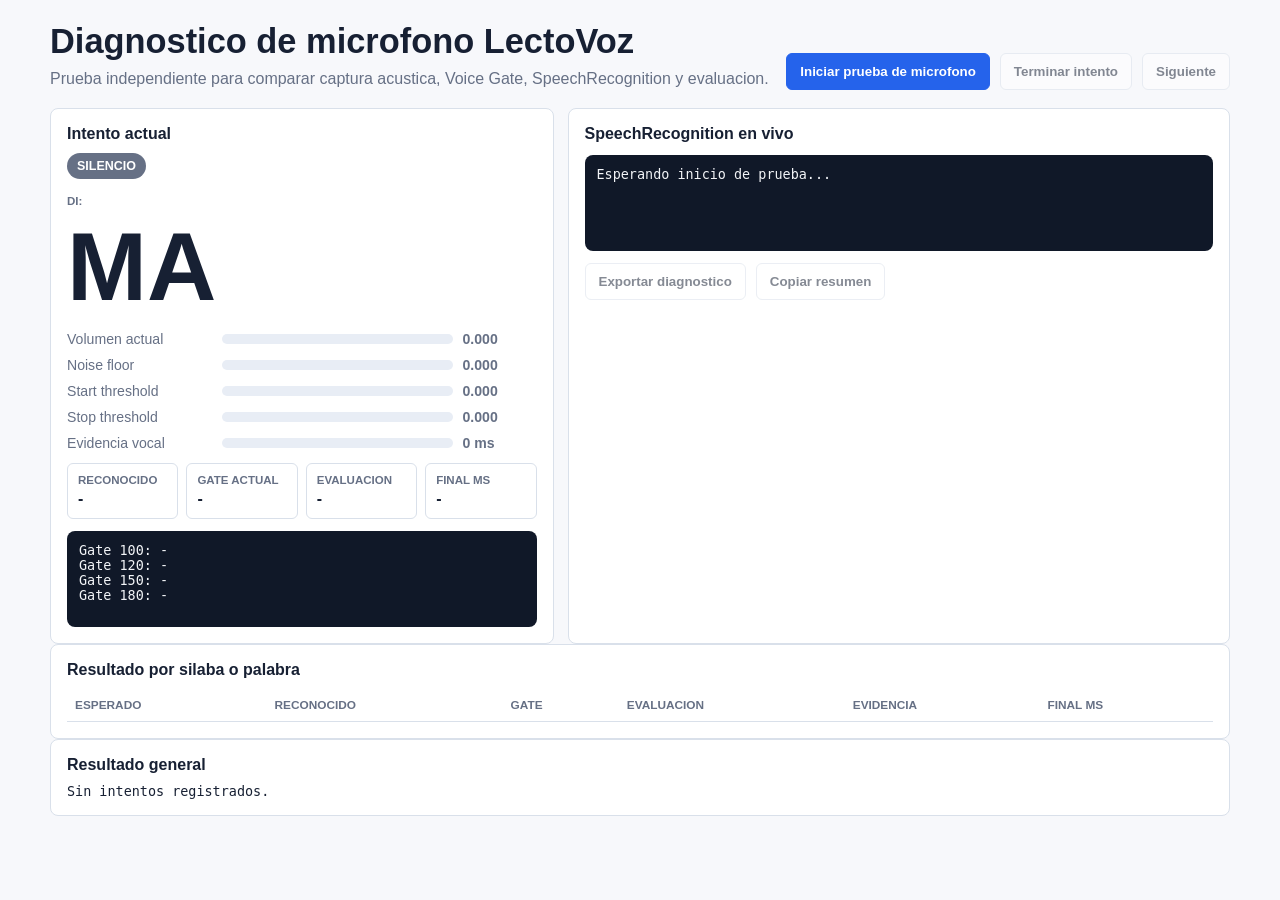
==== mic-diagnostic.html @ b5e2d2a6 "Add microphone diagnostic tool" ====
<!doctype html>
<html lang="es">
  <head>
    <meta charset="utf-8">
    <meta name="viewport" content="width=device-width, initial-scale=1">
    <title>LectoVoz - Diagnostico de microfono</title>
    <style>
      :root {
        color-scheme: light;
        --bg: #f7f8fb;
        --panel: #ffffff;
        --text: #172033;
        --muted: #667085;
        --line: #d9e0ea;
        --blue: #2563eb;
        --green: #198754;
        --red: #c62828;
        --yellow: #b7791f;
      }

      * { box-sizing: border-box; }

      body {
        margin: 0;
        background: var(--bg);
        color: var(--text);
        font-family: Arial, Helvetica, sans-serif;
      }

      main {
        width: min(1180px, calc(100% - 28px));
        margin: 0 auto;
        padding: 22px 0 34px;
      }

      header {
        display: flex;
        align-items: flex-end;
        justify-content: space-between;
        gap: 16px;
        margin-bottom: 18px;
      }

      h1, h2, p { margin: 0; }
      h1 { font-size: clamp(1.45rem, 3vw, 2.15rem); }
      h2 { font-size: 1rem; margin-bottom: 10px; }

      .subtitle {
        color: var(--muted);
        margin-top: 6px;
        line-height: 1.45;
      }

      .grid {
        display: grid;
        grid-template-columns: minmax(0, 0.95fr) minmax(0, 1.25fr);
        gap: 14px;
      }

      .panel {
        background: var(--panel);
        border: 1px solid var(--line);
        border-radius: 8px;
        padding: 16px;
      }

      .controls, .export-row {
        display: flex;
        flex-wrap: wrap;
        gap: 10px;
      }

      button {
        border: 1px solid var(--line);
        border-radius: 6px;
        background: #fff;
        color: var(--text);
        cursor: pointer;
        font-weight: 700;
        padding: 10px 13px;
      }

      button.primary {
        background: var(--blue);
        border-color: var(--blue);
        color: #fff;
      }

      button:disabled {
        cursor: not-allowed;
        opacity: 0.52;
      }

      .prompt {
        display: grid;
        gap: 8px;
        justify-items: start;
        margin: 16px 0;
      }

      .expected {
        font-size: clamp(3rem, 12vw, 6rem);
        font-weight: 800;
        letter-spacing: 0;
        line-height: 1;
      }

      .state {
        border-radius: 999px;
        color: #fff;
        display: inline-flex;
        font-size: 0.78rem;
        font-weight: 800;
        padding: 6px 10px;
      }

      .state.silence { background: var(--muted); }
      .state.voice { background: var(--green); }
      .state.transcript { background: var(--blue); }
      .state.error { background: var(--red); }

      .metrics {
        display: grid;
        gap: 10px;
      }

      .metric {
        display: grid;
        grid-template-columns: 145px 1fr 74px;
        align-items: center;
        gap: 10px;
        color: var(--muted);
        font-size: 0.88rem;
      }

      .bar {
        height: 10px;
        border-radius: 999px;
        background: #e8edf5;
        overflow: hidden;
      }

      .bar span {
        display: block;
        width: 0%;
        height: 100%;
        background: var(--blue);
      }

      .bar.voice span { background: var(--green); }
      .bar.noise span { background: var(--yellow); }

      .live-log {
        background: #101828;
        border-radius: 8px;
        color: #f2f4f7;
        font-family: Consolas, monospace;
        font-size: 0.84rem;
        min-height: 96px;
        margin-top: 12px;
        padding: 12px;
        white-space: pre-wrap;
      }

      .attempt-data {
        display: grid;
        grid-template-columns: repeat(4, minmax(0, 1fr));
        gap: 8px;
        margin-top: 12px;
      }

      .data-box {
        border: 1px solid var(--line);
        border-radius: 6px;
        padding: 10px;
      }

      .label {
        color: var(--muted);
        display: block;
        font-size: 0.72rem;
        font-weight: 700;
        margin-bottom: 4px;
        text-transform: uppercase;
      }

      .value {
        font-size: 1rem;
        font-weight: 800;
        overflow-wrap: anywhere;
      }

      table {
        border-collapse: collapse;
        width: 100%;
      }

      th, td {
        border-bottom: 1px solid var(--line);
        font-size: 0.86rem;
        padding: 9px 8px;
        text-align: left;
        vertical-align: top;
      }

      th {
        color: var(--muted);
        font-size: 0.74rem;
        text-transform: uppercase;
      }

      .pass { color: var(--green); font-weight: 800; }
      .fail { color: var(--red); font-weight: 800; }
      .summary {
        color: var(--text);
        font-family: Consolas, monospace;
        font-size: 0.84rem;
        white-space: pre-wrap;
      }

      @media (max-width: 860px) {
        header, .grid { display: block; }
        header .controls { margin-top: 14px; }
        .panel { margin-bottom: 14px; }
        .attempt-data { grid-template-columns: repeat(2, minmax(0, 1fr)); }
        .metric { grid-template-columns: 118px 1fr 58px; }
      }
    </style>
  </head>
  <body>
    <main>
      <header>
        <div>
          <h1>Diagnostico de microfono LectoVoz</h1>
          <p class="subtitle">Prueba independiente para comparar captura acustica, Voice Gate, SpeechRecognition y evaluacion.</p>
        </div>
        <div class="controls">
          <button id="start-test" class="primary" type="button">Iniciar prueba de microfono</button>
          <button id="finish-attempt" type="button" disabled>Terminar intento</button>
          <button id="next-attempt" type="button" disabled>Siguiente</button>
        </div>
      </header>

      <section class="grid">
        <div class="panel">
          <h2>Intento actual</h2>
          <div id="live-state" class="state silence">SILENCIO</div>
          <div class="prompt">
            <span class="label">Di:</span>
            <span id="expected-text" class="expected">MA</span>
          </div>

          <div class="metrics">
            <div class="metric">
              <span>Volumen actual</span>
              <div class="bar voice"><span id="volume-bar"></span></div>
              <strong id="volume-value">0.000</strong>
            </div>
            <div class="metric">
              <span>Noise floor</span>
              <div class="bar noise"><span id="noise-bar"></span></div>
              <strong id="noise-value">0.000</strong>
            </div>
            <div class="metric">
              <span>Start threshold</span>
              <div class="bar"><span id="start-threshold-bar"></span></div>
              <strong id="start-threshold-value">0.000</strong>
            </div>
            <div class="metric">
              <span>Stop threshold</span>
              <div class="bar"><span id="stop-threshold-bar"></span></div>
              <strong id="stop-threshold-value">0.000</strong>
            </div>
            <div class="metric">
              <span>Evidencia vocal</span>
              <div class="bar"><span id="evidence-bar"></span></div>
              <strong id="evidence-value">0 ms</strong>
            </div>
          </div>

          <div class="attempt-data">
            <div class="data-box"><span class="label">Reconocido</span><span id="current-transcript" class="value">-</span></div>
            <div class="data-box"><span class="label">Gate actual</span><span id="current-gate" class="value">-</span></div>
            <div class="data-box"><span class="label">Evaluacion</span><span id="current-evaluation" class="value">-</span></div>
            <div class="data-box"><span class="label">Final ms</span><span id="current-final-latency" class="value">-</span></div>
          </div>

          <div id="gate-comparison" class="live-log">Gate 100: -
Gate 120: -
Gate 150: -
Gate 180: -</div>
        </div>

        <div class="panel">
          <h2>SpeechRecognition en vivo</h2>
          <div id="live-log" class="live-log">Esperando inicio de prueba...</div>
          <div class="export-row" style="margin-top: 12px;">
            <button id="export-diagnostic" type="button" disabled>Exportar diagnostico</button>
            <button id="copy-summary" type="button" disabled>Copiar resumen</button>
          </div>
        </div>
      </section>

      <section class="panel">
        <h2>Resultado por silaba o palabra</h2>
        <table>
          <thead>
            <tr>
              <th>Esperado</th>
              <th>Reconocido</th>
              <th>Gate</th>
              <th>Evaluacion</th>
              <th>Evidencia</th>
              <th>Final ms</th>
            </tr>
          </thead>
          <tbody id="results-body"></tbody>
        </table>
      </section>

      <section class="panel">
        <h2>Resultado general</h2>
        <div id="summary-output" class="summary">Sin intentos registrados.</div>
      </section>
    </main>

    <script src="modules/evaluation.js"></script>
    <script src="mic-diagnostic.js"></script>
  </body>
</html>
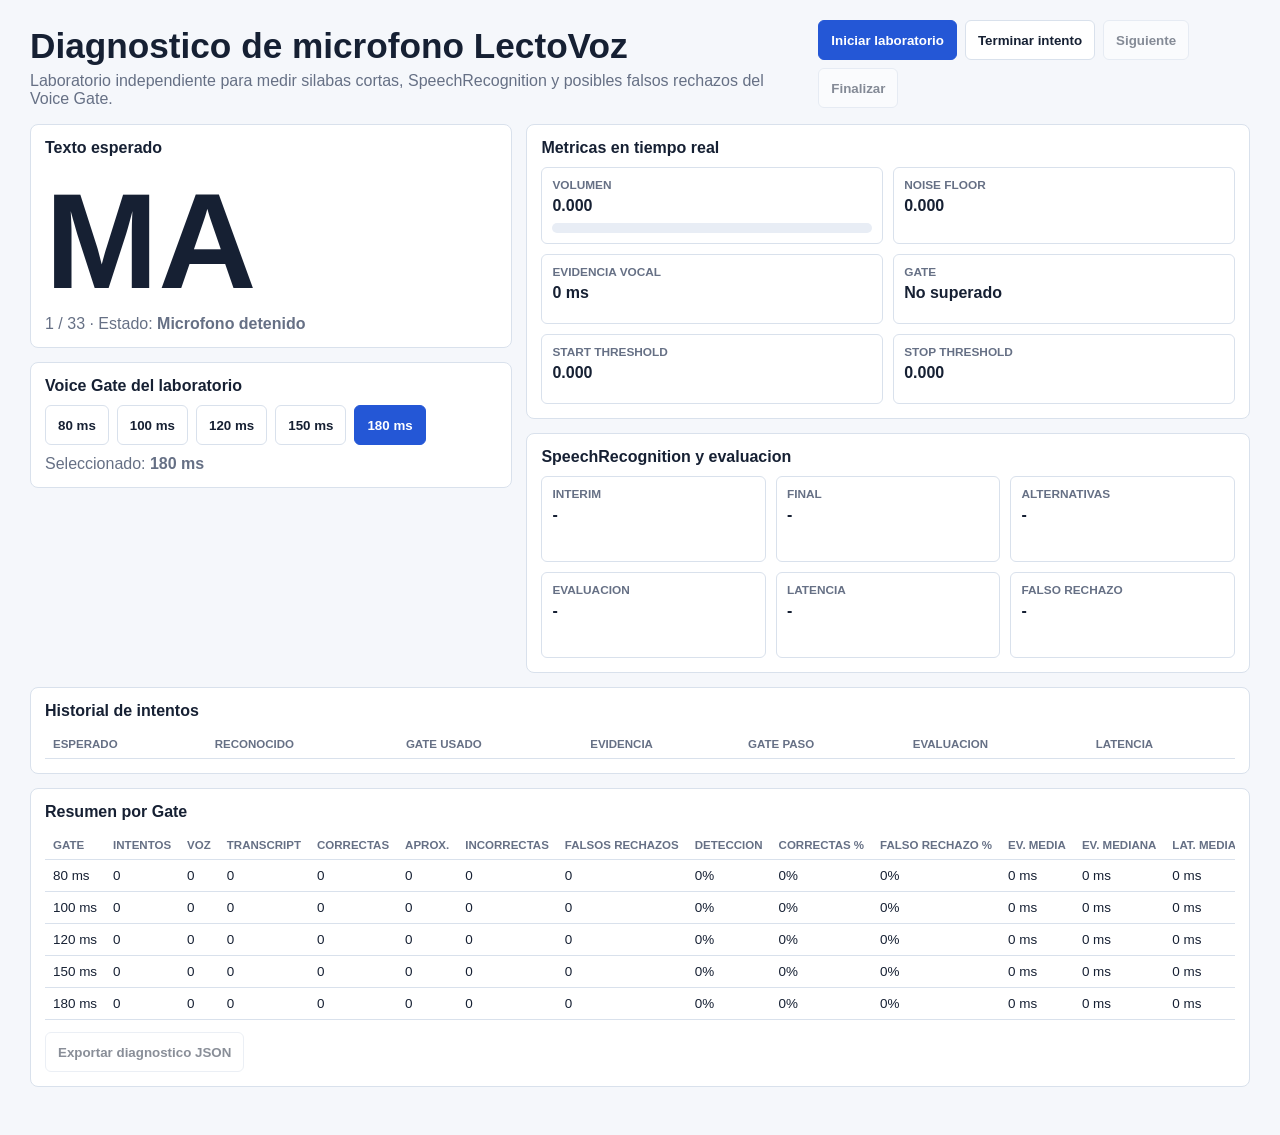
==== commit ab138c95: "Add microphone diagnostic lab" ====
--- a/mic-diagnostic.html
+++ b/mic-diagnostic.html
@@ -7,15 +7,15 @@
     <style>
       :root {
         color-scheme: light;
-        --bg: #f7f8fb;
+        --bg: #f5f7fb;
         --panel: #ffffff;
-        --text: #172033;
+        --text: #162033;
         --muted: #667085;
-        --line: #d9e0ea;
-        --blue: #2563eb;
-        --green: #198754;
-        --red: #c62828;
-        --yellow: #b7791f;
+        --line: #d9e1ec;
+        --blue: #2457d6;
+        --green: #147d4f;
+        --red: #b42318;
+        --amber: #a86400;
       }
 
       * { box-sizing: border-box; }
@@ -28,32 +28,27 @@
       }
 
       main {
-        width: min(1180px, calc(100% - 28px));
+        width: min(1220px, calc(100% - 28px));
         margin: 0 auto;
-        padding: 22px 0 34px;
+        padding: 20px 0 34px;
       }
 
       header {
         display: flex;
-        align-items: flex-end;
         justify-content: space-between;
+        align-items: end;
         gap: 16px;
-        margin-bottom: 18px;
+        margin-bottom: 16px;
       }
 
       h1, h2, p { margin: 0; }
-      h1 { font-size: clamp(1.45rem, 3vw, 2.15rem); }
+      h1 { font-size: clamp(1.45rem, 3vw, 2.2rem); }
       h2 { font-size: 1rem; margin-bottom: 10px; }
-
-      .subtitle {
-        color: var(--muted);
-        margin-top: 6px;
-        line-height: 1.45;
-      }
-
-      .grid {
+      .subtitle { color: var(--muted); margin-top: 6px; }
+
+      .layout {
         display: grid;
-        grid-template-columns: minmax(0, 0.95fr) minmax(0, 1.25fr);
+        grid-template-columns: minmax(280px, 0.8fr) minmax(0, 1.2fr);
         gap: 14px;
       }
 
@@ -61,13 +56,14 @@
         background: var(--panel);
         border: 1px solid var(--line);
         border-radius: 8px;
-        padding: 16px;
-      }
-
-      .controls, .export-row {
+        padding: 14px;
+        margin-bottom: 14px;
+      }
+
+      .controls, .gate-buttons {
         display: flex;
         flex-wrap: wrap;
-        gap: 10px;
+        gap: 8px;
       }
 
       button {
@@ -77,10 +73,11 @@
         color: var(--text);
         cursor: pointer;
         font-weight: 700;
-        padding: 10px 13px;
-      }
-
-      button.primary {
+        min-height: 40px;
+        padding: 8px 12px;
+      }
+
+      button.primary, button.active {
         background: var(--blue);
         border-color: var(--blue);
         color: #fff;
@@ -88,99 +85,41 @@
 
       button:disabled {
         cursor: not-allowed;
-        opacity: 0.52;
-      }
-
-      .prompt {
-        display: grid;
-        gap: 8px;
-        justify-items: start;
-        margin: 16px 0;
+        opacity: 0.5;
       }
 
       .expected {
-        font-size: clamp(3rem, 12vw, 6rem);
+        display: block;
+        font-size: clamp(4rem, 18vw, 8.5rem);
         font-weight: 800;
         letter-spacing: 0;
         line-height: 1;
-      }
-
-      .state {
-        border-radius: 999px;
-        color: #fff;
-        display: inline-flex;
-        font-size: 0.78rem;
-        font-weight: 800;
-        padding: 6px 10px;
-      }
-
-      .state.silence { background: var(--muted); }
-      .state.voice { background: var(--green); }
-      .state.transcript { background: var(--blue); }
-      .state.error { background: var(--red); }
+        margin: 16px 0 6px;
+        overflow-wrap: anywhere;
+        text-transform: uppercase;
+      }
+
+      .muted { color: var(--muted); }
 
       .metrics {
         display: grid;
+        grid-template-columns: repeat(2, minmax(0, 1fr));
         gap: 10px;
       }
 
       .metric {
-        display: grid;
-        grid-template-columns: 145px 1fr 74px;
-        align-items: center;
-        gap: 10px;
-        color: var(--muted);
-        font-size: 0.88rem;
-      }
-
-      .bar {
-        height: 10px;
-        border-radius: 999px;
-        background: #e8edf5;
-        overflow: hidden;
-      }
-
-      .bar span {
-        display: block;
-        width: 0%;
-        height: 100%;
-        background: var(--blue);
-      }
-
-      .bar.voice span { background: var(--green); }
-      .bar.noise span { background: var(--yellow); }
-
-      .live-log {
-        background: #101828;
-        border-radius: 8px;
-        color: #f2f4f7;
-        font-family: Consolas, monospace;
-        font-size: 0.84rem;
-        min-height: 96px;
-        margin-top: 12px;
-        padding: 12px;
-        white-space: pre-wrap;
-      }
-
-      .attempt-data {
-        display: grid;
-        grid-template-columns: repeat(4, minmax(0, 1fr));
-        gap: 8px;
-        margin-top: 12px;
-      }
-
-      .data-box {
         border: 1px solid var(--line);
         border-radius: 6px;
+        min-height: 70px;
         padding: 10px;
       }
 
       .label {
         color: var(--muted);
         display: block;
-        font-size: 0.72rem;
+        font-size: 0.74rem;
         font-weight: 700;
-        margin-bottom: 4px;
+        margin-bottom: 5px;
         text-transform: uppercase;
       }
 
@@ -190,40 +129,58 @@
         overflow-wrap: anywhere;
       }
 
-      table {
-        border-collapse: collapse;
-        width: 100%;
-      }
-
+      .bar {
+        background: #e8edf5;
+        border-radius: 999px;
+        height: 10px;
+        margin-top: 8px;
+        overflow: hidden;
+      }
+
+      .bar span {
+        background: var(--green);
+        display: block;
+        height: 100%;
+        width: 0%;
+      }
+
+      .live-grid {
+        display: grid;
+        grid-template-columns: repeat(3, minmax(0, 1fr));
+        gap: 10px;
+      }
+
+      .transcript-box {
+        border: 1px solid var(--line);
+        border-radius: 6px;
+        min-height: 86px;
+        padding: 10px;
+      }
+
+      .pass { color: var(--green); font-weight: 800; }
+      .fail { color: var(--red); font-weight: 800; }
+      .warn { color: var(--amber); font-weight: 800; }
+
+      .table-wrap { overflow-x: auto; }
+      table { border-collapse: collapse; width: 100%; }
       th, td {
         border-bottom: 1px solid var(--line);
-        font-size: 0.86rem;
-        padding: 9px 8px;
+        font-size: 0.84rem;
+        padding: 8px;
         text-align: left;
         vertical-align: top;
-      }
-
+        white-space: nowrap;
+      }
       th {
         color: var(--muted);
-        font-size: 0.74rem;
+        font-size: 0.72rem;
         text-transform: uppercase;
       }
 
-      .pass { color: var(--green); font-weight: 800; }
-      .fail { color: var(--red); font-weight: 800; }
-      .summary {
-        color: var(--text);
-        font-family: Consolas, monospace;
-        font-size: 0.84rem;
-        white-space: pre-wrap;
-      }
-
       @media (max-width: 860px) {
-        header, .grid { display: block; }
-        header .controls { margin-top: 14px; }
-        .panel { margin-bottom: 14px; }
-        .attempt-data { grid-template-columns: repeat(2, minmax(0, 1fr)); }
-        .metric { grid-template-columns: 118px 1fr 58px; }
+        header, .layout { display: block; }
+        header .controls { margin-top: 12px; }
+        .metrics, .live-grid { grid-template-columns: 1fr; }
       }
     </style>
   </head>
@@ -232,99 +189,121 @@
       <header>
         <div>
           <h1>Diagnostico de microfono LectoVoz</h1>
-          <p class="subtitle">Prueba independiente para comparar captura acustica, Voice Gate, SpeechRecognition y evaluacion.</p>
+          <p class="subtitle">Laboratorio independiente para medir silabas cortas, SpeechRecognition y posibles falsos rechazos del Voice Gate.</p>
         </div>
         <div class="controls">
-          <button id="start-test" class="primary" type="button">Iniciar prueba de microfono</button>
+          <button id="start-lab" class="primary" type="button">Iniciar laboratorio</button>
           <button id="finish-attempt" type="button" disabled>Terminar intento</button>
           <button id="next-attempt" type="button" disabled>Siguiente</button>
+          <button id="end-lab" type="button" disabled>Finalizar</button>
         </div>
       </header>
 
-      <section class="grid">
-        <div class="panel">
-          <h2>Intento actual</h2>
-          <div id="live-state" class="state silence">SILENCIO</div>
-          <div class="prompt">
-            <span class="label">Di:</span>
-            <span id="expected-text" class="expected">MA</span>
-          </div>
-
-          <div class="metrics">
-            <div class="metric">
-              <span>Volumen actual</span>
-              <div class="bar voice"><span id="volume-bar"></span></div>
-              <strong id="volume-value">0.000</strong>
+      <section class="layout">
+        <div>
+          <section class="panel">
+            <h2>Texto esperado</h2>
+            <span id="expected-text" class="expected">ma</span>
+            <p class="muted"><span id="item-progress">1 / 33</span> · Estado: <strong id="mic-status">Microfono detenido</strong></p>
+          </section>
+
+          <section class="panel">
+            <h2>Voice Gate del laboratorio</h2>
+            <div class="gate-buttons" aria-label="Seleccionar Voice Gate">
+              <button type="button" data-gate-ms="80">80 ms</button>
+              <button type="button" data-gate-ms="100">100 ms</button>
+              <button type="button" data-gate-ms="120">120 ms</button>
+              <button type="button" data-gate-ms="150">150 ms</button>
+              <button type="button" data-gate-ms="180">180 ms</button>
             </div>
-            <div class="metric">
-              <span>Noise floor</span>
-              <div class="bar noise"><span id="noise-bar"></span></div>
-              <strong id="noise-value">0.000</strong>
+            <p class="muted" style="margin-top: 10px;">Seleccionado: <strong id="selected-gate">180 ms</strong></p>
+          </section>
+        </div>
+
+        <div>
+          <section class="panel">
+            <h2>Metricas en tiempo real</h2>
+            <div class="metrics">
+              <div class="metric">
+                <span class="label">Volumen</span>
+                <span id="volume-value" class="value">0.000</span>
+                <div class="bar"><span id="volume-bar"></span></div>
+              </div>
+              <div class="metric"><span class="label">Noise floor</span><span id="noise-floor" class="value">0.000</span></div>
+              <div class="metric"><span class="label">Evidencia vocal</span><span id="voice-evidence" class="value">0 ms</span></div>
+              <div class="metric"><span class="label">Gate</span><span id="gate-state" class="value">No superado</span></div>
+              <div class="metric"><span class="label">Start threshold</span><span id="voice-start-threshold" class="value">0.000</span></div>
+              <div class="metric"><span class="label">Stop threshold</span><span id="voice-stop-threshold" class="value">0.000</span></div>
             </div>
-            <div class="metric">
-              <span>Start threshold</span>
-              <div class="bar"><span id="start-threshold-bar"></span></div>
-              <strong id="start-threshold-value">0.000</strong>
+          </section>
+
+          <section class="panel">
+            <h2>SpeechRecognition y evaluacion</h2>
+            <div class="live-grid">
+              <div class="transcript-box"><span class="label">Interim</span><span id="interim-transcript" class="value">-</span></div>
+              <div class="transcript-box"><span class="label">Final</span><span id="final-transcript" class="value">-</span></div>
+              <div class="transcript-box"><span class="label">Alternativas</span><span id="alternatives" class="value">-</span></div>
+              <div class="transcript-box"><span class="label">Evaluacion</span><span id="evaluation" class="value">-</span></div>
+              <div class="transcript-box"><span class="label">Latencia</span><span id="latency" class="value">-</span></div>
+              <div class="transcript-box"><span class="label">Falso rechazo</span><span id="false-rejection" class="value">-</span></div>
             </div>
-            <div class="metric">
-              <span>Stop threshold</span>
-              <div class="bar"><span id="stop-threshold-bar"></span></div>
-              <strong id="stop-threshold-value">0.000</strong>
-            </div>
-            <div class="metric">
-              <span>Evidencia vocal</span>
-              <div class="bar"><span id="evidence-bar"></span></div>
-              <strong id="evidence-value">0 ms</strong>
-            </div>
-          </div>
-
-          <div class="attempt-data">
-            <div class="data-box"><span class="label">Reconocido</span><span id="current-transcript" class="value">-</span></div>
-            <div class="data-box"><span class="label">Gate actual</span><span id="current-gate" class="value">-</span></div>
-            <div class="data-box"><span class="label">Evaluacion</span><span id="current-evaluation" class="value">-</span></div>
-            <div class="data-box"><span class="label">Final ms</span><span id="current-final-latency" class="value">-</span></div>
-          </div>
-
-          <div id="gate-comparison" class="live-log">Gate 100: -
-Gate 120: -
-Gate 150: -
-Gate 180: -</div>
-        </div>
-
-        <div class="panel">
-          <h2>SpeechRecognition en vivo</h2>
-          <div id="live-log" class="live-log">Esperando inicio de prueba...</div>
-          <div class="export-row" style="margin-top: 12px;">
-            <button id="export-diagnostic" type="button" disabled>Exportar diagnostico</button>
-            <button id="copy-summary" type="button" disabled>Copiar resumen</button>
-          </div>
+          </section>
         </div>
       </section>
 
       <section class="panel">
-        <h2>Resultado por silaba o palabra</h2>
-        <table>
-          <thead>
-            <tr>
-              <th>Esperado</th>
-              <th>Reconocido</th>
-              <th>Gate</th>
-              <th>Evaluacion</th>
-              <th>Evidencia</th>
-              <th>Final ms</th>
-            </tr>
-          </thead>
-          <tbody id="results-body"></tbody>
-        </table>
+        <h2>Historial de intentos</h2>
+        <div class="table-wrap">
+          <table>
+            <thead>
+              <tr>
+                <th>Esperado</th>
+                <th>Reconocido</th>
+                <th>Gate usado</th>
+                <th>Evidencia</th>
+                <th>Gate paso</th>
+                <th>Evaluacion</th>
+                <th>Latencia</th>
+              </tr>
+            </thead>
+            <tbody id="attempt-history"></tbody>
+          </table>
+        </div>
       </section>
 
       <section class="panel">
-        <h2>Resultado general</h2>
-        <div id="summary-output" class="summary">Sin intentos registrados.</div>
+        <h2>Resumen por Gate</h2>
+        <div class="table-wrap">
+          <table>
+            <thead>
+              <tr>
+                <th>Gate</th>
+                <th>Intentos</th>
+                <th>Voz</th>
+                <th>Transcript</th>
+                <th>Correctas</th>
+                <th>Aprox.</th>
+                <th>Incorrectas</th>
+                <th>Falsos rechazos</th>
+                <th>Deteccion</th>
+                <th>Correctas %</th>
+                <th>Falso rechazo %</th>
+                <th>Ev. media</th>
+                <th>Ev. mediana</th>
+                <th>Lat. media</th>
+              </tr>
+            </thead>
+            <tbody id="summary-body"></tbody>
+          </table>
+        </div>
+        <div class="controls" style="margin-top: 12px;">
+          <button id="export-diagnostic" type="button" disabled>Exportar diagnostico JSON</button>
+        </div>
       </section>
     </main>
 
     <script src="modules/evaluation.js"></script>
-    <script src="mic-diagnostic.js"></script>
+    <script src="modules/speech-recognition.js"></script>
+    <script src="modules/mic-diagnostic.js"></script>
   </body>
 </html>
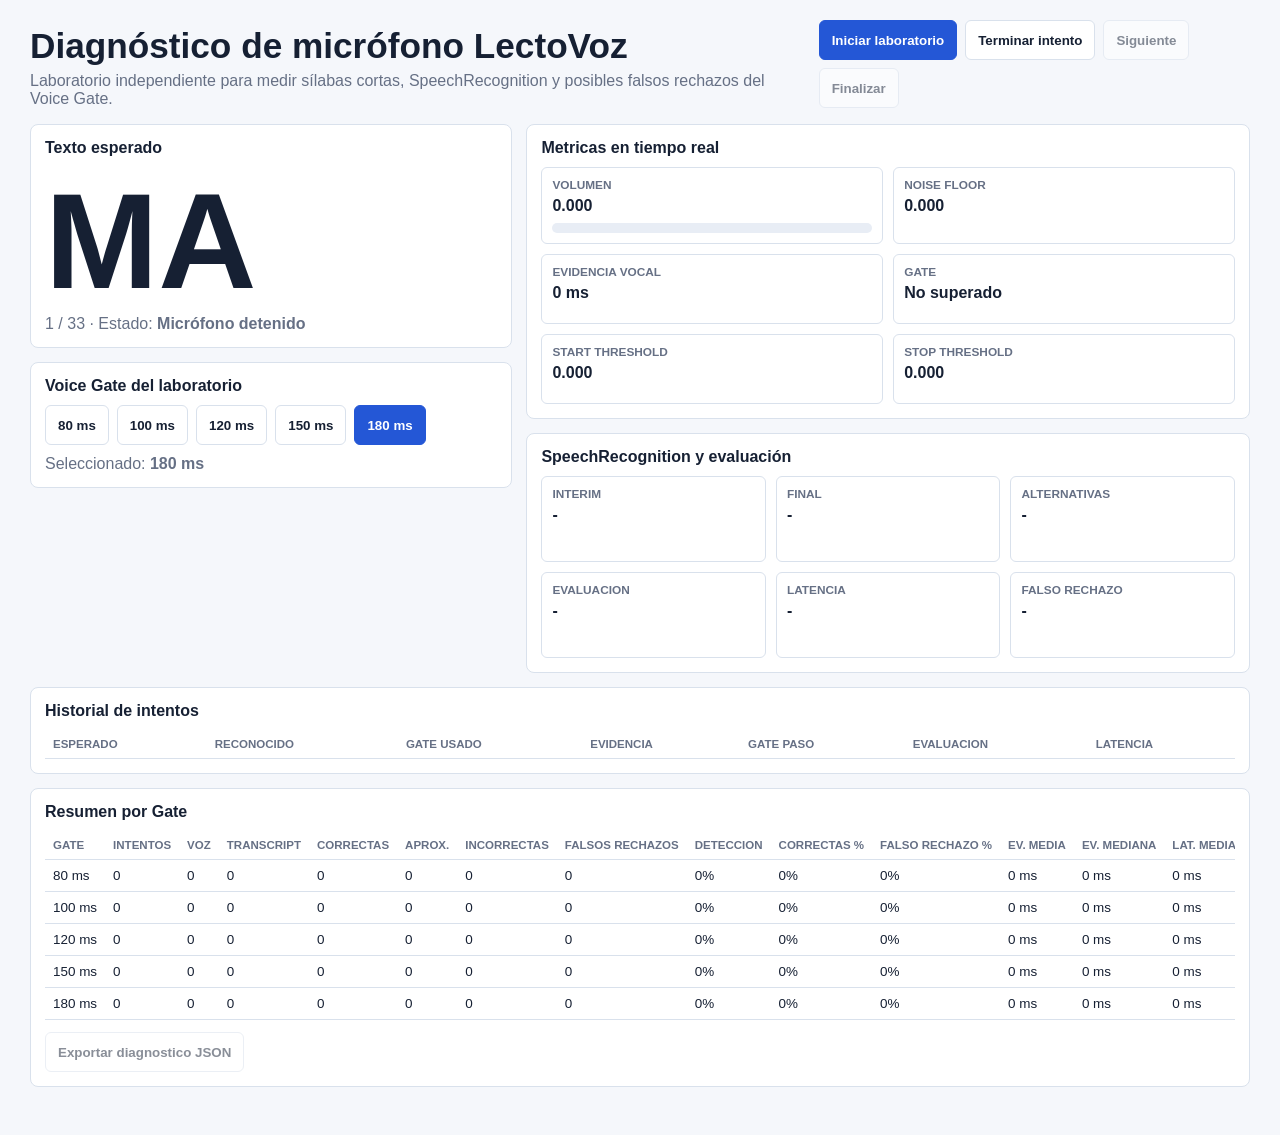
==== commit 43c52c75: "Fix Spanish UTF-8 text handling" ====
--- a/mic-diagnostic.html
+++ b/mic-diagnostic.html
@@ -1,9 +1,9 @@
 <!doctype html>
 <html lang="es">
   <head>
-    <meta charset="utf-8">
+    <meta charset="UTF-8" />
     <meta name="viewport" content="width=device-width, initial-scale=1">
-    <title>LectoVoz - Diagnostico de microfono</title>
+    <title>LectoVoz - Diagnóstico de micrófono</title>
     <style>
       :root {
         color-scheme: light;
@@ -188,8 +188,8 @@
     <main>
       <header>
         <div>
-          <h1>Diagnostico de microfono LectoVoz</h1>
-          <p class="subtitle">Laboratorio independiente para medir silabas cortas, SpeechRecognition y posibles falsos rechazos del Voice Gate.</p>
+          <h1>Diagnóstico de micrófono LectoVoz</h1>
+          <p class="subtitle">Laboratorio independiente para medir sílabas cortas, SpeechRecognition y posibles falsos rechazos del Voice Gate.</p>
         </div>
         <div class="controls">
           <button id="start-lab" class="primary" type="button">Iniciar laboratorio</button>
@@ -204,7 +204,7 @@
           <section class="panel">
             <h2>Texto esperado</h2>
             <span id="expected-text" class="expected">ma</span>
-            <p class="muted"><span id="item-progress">1 / 33</span> · Estado: <strong id="mic-status">Microfono detenido</strong></p>
+            <p class="muted"><span id="item-progress">1 / 33</span> · Estado: <strong id="mic-status">Micrófono detenido</strong></p>
           </section>
 
           <section class="panel">
@@ -238,7 +238,7 @@
           </section>
 
           <section class="panel">
-            <h2>SpeechRecognition y evaluacion</h2>
+            <h2>SpeechRecognition y evaluación</h2>
             <div class="live-grid">
               <div class="transcript-box"><span class="label">Interim</span><span id="interim-transcript" class="value">-</span></div>
               <div class="transcript-box"><span class="label">Final</span><span id="final-transcript" class="value">-</span></div>
